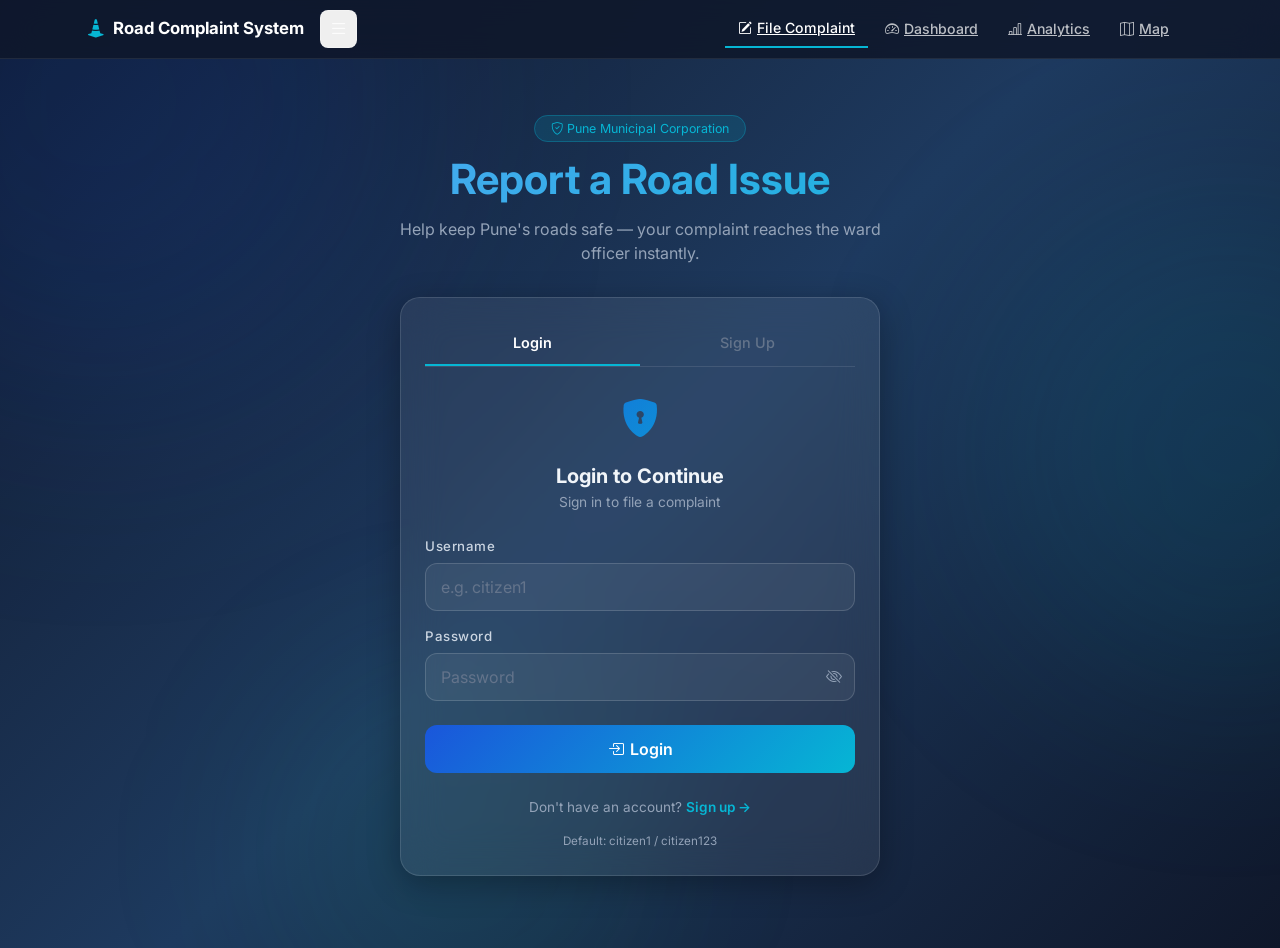
==== templates/index.html @ 8f4d7bde "fix: wire Sign Up button to doSignup handler" ====
<!DOCTYPE html>
<html lang="en">
<head>
  <meta charset="UTF-8" />
  <meta name="viewport" content="width=device-width, initial-scale=1.0" />
  <title>File a Complaint — Road Complaint System</title>
  <link href="https://cdn.jsdelivr.net/npm/bootstrap@5.3.3/dist/css/bootstrap.min.css" rel="stylesheet" />
  <link href="https://cdn.jsdelivr.net/npm/bootstrap-icons@1.11.3/font/bootstrap-icons.min.css" rel="stylesheet" />
  <link href="/static/css/design.css" rel="stylesheet" />
  <style>
    .hero { text-align:center; padding:3.5rem 1rem 2rem; }
    .hero h1 { font-size:2.6rem; margin-bottom:.75rem; }
    .hero p  { font-size:1rem; max-width:500px; margin:0 auto; }

    .upload-zone {
      background: rgba(255,255,255,0.04);
      border: 2px dashed rgba(255,255,255,0.2);
      border-radius: 16px;
      padding: 2rem 1rem;
      text-align: center;
      cursor: pointer;
      transition: border-color .2s, background .2s;
    }
    .upload-zone:hover, .upload-zone.drag-over {
      border-color: rgba(6,182,212,0.6);
      background: rgba(6,182,212,0.05);
    }
    #imgPreview  { display:none; max-height:200px; width:100%; object-fit:cover; border-radius:12px; margin-top:12px; }
    #fileSizeWarn{ display:none; }

    /* Override Bootstrap form controls */
    .form-control, .form-select { all:unset; display:block; }
    .glass-input, .glass-select { width:100% !important; }

    /* Response banners */
    .msg-success { background:rgba(16,185,129,.12); border:1px solid rgba(16,185,129,.3); color:#10b981; border-radius:14px; padding:14px 18px; }
    .msg-danger  { background:rgba(239,68,68,.12);  border:1px solid rgba(239,68,68,.3);  color:#ef4444; border-radius:14px; padding:14px 18px; }
    .msg-warning { background:rgba(245,158,11,.12); border:1px solid rgba(245,158,11,.3); color:#f59e0b; border-radius:14px; padding:14px 18px; }

    #loginSection      { display:none; }
    #complaintFormCard { display:none; }
    #responseMsg       { display:none; }

    /* Auth Tabs */
    .auth-tabs { display:flex; border-bottom:1px solid rgba(255,255,255,0.1); margin-bottom:1.5rem; }
    .auth-tab {
      flex:1; text-align:center; padding:10px 0; cursor:pointer; font-size:.9rem;
      color:#64748b; font-weight:500; transition:all .2s;
    }
    .auth-tab.active {
      color:#fff; font-weight:600; border-bottom:2px solid #06b6d4;
    }
    .tab-content { display:none; opacity:0; transform:translateY(8px); transition:opacity .25s ease, transform .25s ease; }
    .tab-content.active { display:block; opacity:1; transform:translateY(0); }
  </style>
</head>
<body>
<!-- Blobs -->
<div class="blob blob-1"></div>
<div class="blob blob-2"></div>
<div class="blob blob-3"></div>

<!-- Navbar -->
<nav class="navbar navbar-expand-lg navbar-glass">
  <div class="container px-3">
    <a class="navbar-brand navbar-brand-custom" href="/index">
      <i class="bi bi-cone-striped brand-icon"></i>Road Complaint System
    </a>
    <button class="navbar-toggler-custom" type="button" data-bs-toggle="collapse" data-bs-target="#navMenu">
      <i class="bi bi-list"></i>
    </button>
    <div class="collapse navbar-collapse" id="navMenu">
      <ul class="navbar-nav ms-auto align-items-center gap-1">
        <li class="nav-item"><a class="nav-link-custom active" href="/index"><i class="bi bi-pencil-square"></i>File Complaint</a></li>
        <li class="nav-item"><a class="nav-link-custom" href="/dashboard"><i class="bi bi-speedometer2"></i>Dashboard</a></li>
        <li class="nav-item"><a class="nav-link-custom" href="/analytics"><i class="bi bi-bar-chart-line"></i>Analytics</a></li>
        <li class="nav-item"><a class="nav-link-custom" href="/map"><i class="bi bi-map"></i>Map</a></li>
        <li class="nav-item ms-2" id="navUser"></li>
      </ul>
    </div>
  </div>
</nav>

<div class="page-content">
  <!-- Hero -->
  <div class="hero fade-up">
    <div class="mb-3">
      <span style="background:rgba(6,182,212,.15);border:1px solid rgba(6,182,212,.3);border-radius:999px;padding:5px 16px;font-size:.78rem;color:var(--accent);">
        <i class="bi bi-shield-check me-1"></i>Pune Municipal Corporation
      </span>
    </div>
    <h1 class="gradient-text">Report a Road Issue</h1>
    <p style="color:var(--text-muted);">Help keep Pune's roads safe — your complaint reaches the ward officer instantly.</p>
  </div>

  <div class="container pb-5" style="max-width:680px;">

    <!-- Response message -->
    <div id="responseMsg" class="mb-4 fade-up"></div>

    <!-- Login/Signup card -->
    <div id="loginSection" class="glass-card p-4 mb-4 mx-auto fade-up" style="max-width:480px;">
      <div class="auth-tabs">
        <div class="auth-tab active" onclick="switchTab('login', this)">Login</div>
        <div class="auth-tab" onclick="switchTab('signup', this)">Sign Up</div>
      </div>

      <!-- Login Tab -->
      <div id="tab-login" class="tab-content active text-center">
        <i class="bi bi-shield-lock-fill mb-3" style="font-size:2.4rem;background:linear-gradient(135deg,var(--primary),var(--accent));-webkit-background-clip:text;-webkit-text-fill-color:transparent;background-clip:text;display:block;"></i>
        <h5 style="color:var(--text-primary);font-weight:700;" class="mb-1">Login to Continue</h5>
        <p style="color:var(--text-muted);font-size:.86rem;" class="mb-4">Sign in to file a complaint</p>
        <div class="row g-3 text-start">
          <div class="col-12">
            <label class="form-label-custom">Username</label>
            <input type="text" id="loginUser" class="glass-input" placeholder="e.g. citizen1" />
          </div>
          <div class="col-12">
            <label class="form-label-custom">Password</label>
            <div class="position-relative">
              <input type="password" id="loginPass" class="glass-input pe-5" placeholder="Password" onkeydown="if(event.key==='Enter')doLogin()" />
              <button class="btn btn-link position-absolute end-0 top-50 translate-middle-y text-decoration-none" style="color:var(--text-muted);" onclick="togglePassword('loginPass', this)" type="button">
                <i class="bi bi-eye-slash"></i>
              </button>
            </div>
          </div>
          <div class="col-12">
            <div id="loginErr" class="msg-danger d-none mb-2" style="font-size:.83rem;text-align:left;"></div>
            <button class="btn-grad w-100" style="padding:12px;margin-top:8px;justify-content:center;" onclick="doLogin()">
              <i class="bi bi-box-arrow-in-right"></i>Login
            </button>
          </div>
        </div>
        <div class="mt-4" style="font-size:.85rem;">
          <span style="color:var(--text-muted);">Don't have an account?</span> 
          <a href="javascript:void(0)" onclick="switchTab('signup', null)" style="color:var(--accent);text-decoration:none;font-weight:600;">Sign up &rarr;</a>
        </div>
        <p style="color:var(--text-muted);font-size:.73rem;" class="mt-3 mb-0">Default: citizen1 / citizen123</p>
      </div>

      <!-- Sign Up Tab -->
      <div id="tab-signup" class="tab-content text-center">
        <i class="bi bi-person-plus-fill mb-3" style="font-size:2.4rem;background:linear-gradient(135deg,var(--primary),var(--accent));-webkit-background-clip:text;-webkit-text-fill-color:transparent;background-clip:text;display:block;"></i>
        <h5 style="color:var(--text-primary);font-weight:700;" class="mb-1">Create Citizen Account</h5>
        <p style="color:var(--text-muted);font-size:.86rem;" class="mb-4">Register as a citizen</p>
        <div class="row g-3 text-start">
          <div class="col-12">
            <label class="form-label-custom">Full Name</label>
            <input type="text" id="signupName" class="glass-input" placeholder="e.g. Jane Doe" />
          </div>
          <div class="col-12">
            <label class="form-label-custom">Username</label>
            <input type="text" id="signupUser" class="glass-input" placeholder="e.g. citizen_new" />
          </div>
          <div class="col-sm-6">
            <label class="form-label-custom">Password</label>
            <div class="position-relative">
              <input type="password" id="signupPass" class="glass-input pe-5" placeholder="Password" />
              <button class="btn btn-link position-absolute end-0 top-50 translate-middle-y text-decoration-none" style="color:var(--text-muted);" onclick="togglePassword('signupPass', this)" type="button">
                <i class="bi bi-eye-slash"></i>
              </button>
            </div>
          </div>
          <div class="col-sm-6">
            <label class="form-label-custom">Confirm Password</label>
            <div class="position-relative">
              <input type="password" id="signupPassConfirm" class="glass-input pe-5" placeholder="Confirm" />
              <button class="btn btn-link position-absolute end-0 top-50 translate-middle-y text-decoration-none" style="color:var(--text-muted);" onclick="togglePassword('signupPassConfirm', this)" type="button">
                <i class="bi bi-eye-slash"></i>
              </button>
            </div>
          </div>
          <div class="col-12 mt-4">
            <div id="signupErr" class="msg-danger d-none mb-2" style="font-size:.83rem;text-align:left;"></div>
            <button class="btn-grad w-100" style="padding:12px;justify-content:center;" onclick="doSignup('citizen')">
              <i class="bi bi-person-plus"></i>Sign Up
            </button>
          </div>
        </div>
        <div class="mt-4" style="font-size:.85rem;">
          <span style="color:var(--text-muted);">Already have an account?</span> 
          <a href="javascript:void(0)" onclick="switchTab('login', null)" style="color:var(--accent);text-decoration:none;font-weight:600;">Log in &rarr;</a>
        </div>
      </div>
    </div>

    <!-- Complaint form card -->
    <div id="complaintFormCard" class="glass-card p-4 fade-up delay-1">

      <!-- Section 1 — Citizen Details -->
      <div class="section-head"><i class="bi bi-person-fill me-2"></i>Citizen Details</div>
      <div class="row g-3">
        <div class="col-sm-6">
          <label class="form-label-custom">Citizen ID (if known)</label>
          <input type="number" id="citizenId" class="glass-input" placeholder="Leave blank if new" min="1" />
        </div>
        <div class="col-sm-6">
          <label class="form-label-custom">Full Name</label>
          <input type="text" id="cName" class="glass-input" placeholder="e.g. Aarav Mehta" />
        </div>
        <div class="col-sm-6">
          <label class="form-label-custom">Phone</label>
          <input type="tel" id="cPhone" class="glass-input" placeholder="10-digit mobile" maxlength="15" />
        </div>
        <div class="col-sm-6">
          <label class="form-label-custom">Email</label>
          <input type="email" id="cEmail" class="glass-input" placeholder="Optional" />
        </div>
        <div class="col-12">
          <label class="form-label-custom">Residential Address</label>
          <input type="text" id="cAddress" class="glass-input" placeholder="Your home address" />
        </div>
      </div>

      <hr class="glass-divider" />

      <!-- Section 2 — Complaint Details -->
      <div class="section-head"><i class="bi bi-cone-striped me-2"></i>Complaint Details</div>
      <div class="row g-3">
        <div class="col-sm-6">
          <label class="form-label-custom">Ward <span style="color:var(--danger)">*</span></label>
          <select id="wardId" class="glass-select">
            <option value="">-- Select Ward --</option>
            <option value="1">1 – Shivajinagar</option>
            <option value="2">2 – Kothrud</option>
            <option value="3">3 – Hadapsar</option>
            <option value="4">4 – Warje</option>
            <option value="5">5 – Aundh</option>
          </select>
        </div>
        <div class="col-sm-6">
          <label class="form-label-custom">Damage Type <span style="color:var(--danger)">*</span></label>
          <select id="damageType" class="glass-select">
            <option value="">-- Select Type --</option>
            <option value="pothole">🕳️ Pothole</option>
            <option value="crack">🧱 Crack</option>
            <option value="waterlogging">💧 Waterlogging</option>
            <option value="subsidence">⬇️ Subsidence</option>
          </select>
        </div>
        <div class="col-sm-6">
          <label class="form-label-custom">Severity <span style="color:var(--danger)">*</span></label>
          <select id="severity" class="glass-select">
            <option value="">-- Select --</option>
            <option value="low">🔵 Low</option>
            <option value="medium">🟡 Medium</option>
            <option value="critical">🔴 Critical</option>
          </select>
        </div>
        <div class="col-sm-6">
          <label class="form-label-custom">Location of Damage <span style="color:var(--danger)">*</span></label>
          <input type="text" id="complaintAddress" class="glass-input" placeholder="Near Bus Stop, MG Road…" />
        </div>
        <div class="col-sm-6">
          <label class="form-label-custom">Latitude <span style="color:var(--text-muted);font-weight:400;">(optional)</span></label>
          <input type="number" id="lat" class="glass-input" placeholder="e.g. 18.5308" step="any" />
        </div>
        <div class="col-sm-6">
          <label class="form-label-custom">Longitude <span style="color:var(--text-muted);font-weight:400;">(optional)</span></label>
          <input type="number" id="lng" class="glass-input" placeholder="e.g. 73.8474" step="any" />
        </div>
        <div class="col-12">
          <label class="form-label-custom">Description <span style="color:var(--danger)">*</span></label>
          <textarea id="description" class="glass-input" rows="4" placeholder="Describe road damage in detail (min 20 chars)…" style="resize:vertical;height:auto;"></textarea>
        </div>
      </div>

      <hr class="glass-divider" />

      <!-- Section 3 — Photo Upload -->
      <div class="section-head"><i class="bi bi-camera-fill me-2"></i>Photo <span style="color:var(--text-muted);font-weight:400;text-transform:none;letter-spacing:0;font-size:.8rem;">(optional)</span></div>
      <div class="upload-zone" id="uploadZone" onclick="document.getElementById('photoInput').click()">
        <i class="bi bi-cloud-upload-fill" style="font-size:2rem;color:var(--accent);display:block;margin-bottom:8px;"></i>
        <p style="color:var(--text-primary);font-weight:500;margin:0 0 4px;">Click or drag photo here</p>
        <p style="font-size:.78rem;color:var(--text-muted);margin:0;">JPG, PNG · max 5 MB</p>
        <input type="file" id="photoInput" accept=".jpg,.jpeg,.png" onchange="previewPhoto(this)" style="display:none;" />
      </div>
      <img id="imgPreview" src="" alt="Preview" />
      <div id="fileSizeWarn" class="msg-warning mt-2" style="font-size:.83rem;">
        <i class="bi bi-exclamation-triangle me-1"></i>File exceeds 5 MB — choose a smaller image.
      </div>
      <div id="fileInfo" style="display:none;color:var(--text-muted);font-size:.78rem;margin-top:6px;"></div>

      <hr class="glass-divider" />

      <!-- Submit -->
      <button id="submitBtn" class="btn-grad w-100" style="padding:14px;font-size:1rem;justify-content:center;" onclick="submitComplaint()">
        <i class="bi bi-send-fill"></i>Submit Complaint
      </button>

    </div><!-- /form card -->
  </div>
</div><!-- /page-content -->

<script src="https://cdn.jsdelivr.net/npm/bootstrap@5.3.3/dist/js/bootstrap.bundle.min.js"></script>
<script>
const API = 'http://localhost:8000';
let token = localStorage.getItem('rcms_token');

function authHeaders() { return { 'Authorization': `Bearer ${token}` }; }

/* ── Ripple on all .btn-grad ─────────────────────────────── */
document.querySelectorAll('.btn-grad').forEach(btn => {
  btn.addEventListener('click', function(e) {
    const s = document.createElement('span');
    const r = this.getBoundingClientRect();
    const z = Math.max(r.width, r.height);
    s.className = 'ripple-span';
    s.style.cssText = `width:${z}px;height:${z}px;left:${e.clientX-r.left-z/2}px;top:${e.clientY-r.top-z/2}px`;
    this.appendChild(s);
    setTimeout(() => s.remove(), 700);
  });
});

/* ── Auth ────────────────────────────────────────────────── */
function checkAuth() {
  const user = JSON.parse(localStorage.getItem('rcms_user') || '{}');
  if (token && user.username) {
    document.getElementById('loginSection').style.display = 'none';
    document.getElementById('complaintFormCard').style.display = 'block';
    document.getElementById('navUser').innerHTML =
      `<span style="background:rgba(255,255,255,.09);border:1px solid rgba(255,255,255,.15);border-radius:999px;padding:4px 14px;color:var(--text-primary);font-size:.8rem;">${user.username}</span>
       <button class="btn-glass ms-2" style="padding:5px 12px;font-size:.8rem;" onclick="logout()"><i class="bi bi-box-arrow-right me-1"></i>Logout</button>`;
  } else {
    document.getElementById('loginSection').style.display = 'block';
    document.getElementById('complaintFormCard').style.display = 'none';
  }
}

function logout() {
  localStorage.removeItem('rcms_token'); localStorage.removeItem('rcms_user');
  token = null; checkAuth();
}

async function doLogin() {
  const usernameEl = document.getElementById('loginUser');
  const passwordEl = document.getElementById('loginPass');
  const errEl = document.getElementById('loginErr');
  const btn = event.currentTarget.tagName === 'BUTTON' ? event.currentTarget : document.querySelector('#tab-login .btn-grad');
  
  const username = usernameEl.value.trim();
  const password = passwordEl.value;
  
  errEl.classList.add('d-none');
  errEl.classList.remove('fade-up');
  [usernameEl, passwordEl].forEach(el => { el.style.borderColor = ''; el.style.boxShadow = ''; });

  if (!username || !password) {
    errEl.innerHTML = '<i class="bi bi-exclamation-triangle-fill me-1"></i>Enter username and password.';
    errEl.classList.remove('d-none');
    errEl.classList.add('fade-up');
    if (!username) { usernameEl.style.borderColor = 'rgba(239,68,68,0.8)'; usernameEl.style.boxShadow = '0 0 10px rgba(239,68,68,0.2)'; }
    if (!password) { passwordEl.style.borderColor = 'rgba(239,68,68,0.8)'; passwordEl.style.boxShadow = '0 0 10px rgba(239,68,68,0.2)'; }
    return;
  }
  
  const oldHtml = btn.innerHTML;
  btn.disabled = true;
  btn.innerHTML = '<span class="spinner-border spinner-border-sm me-2" style="width:1rem;height:1rem;border-width:2px"></span>Logging in...';

  try {
    const res  = await fetch(`${API}/login`, { method:'POST', body: new URLSearchParams({ username, password }) });
    const data = await res.json();
    btn.disabled = false;
    btn.innerHTML = oldHtml;

    if (!res.ok) throw new Error(data.detail || 'Login failed');
    localStorage.setItem('rcms_token', data.access_token);
    localStorage.setItem('rcms_user', JSON.stringify({ username: data.username, role: data.role }));
    token = data.access_token;
    checkAuth();
  } catch(e) {
    btn.disabled = false;
    btn.innerHTML = oldHtml;
    errEl.innerHTML = `<i class="bi bi-exclamation-triangle-fill me-1"></i>${e.message}`;
    errEl.classList.remove('d-none');
    errEl.classList.add('fade-up');
    ['loginUser','loginPass'].forEach(id => {
      const el = document.getElementById(id);
      if (el) {
        el.style.borderColor = 'rgba(239,68,68,0.8)';
        el.style.boxShadow = '0 0 10px rgba(239,68,68,0.2)';
        if (window.shakeEl) window.shakeEl(el);
      }
    });
  }
}

/* ── Clear errors on focus ────────────────────────────── */
document.querySelectorAll('input').forEach(input => {
  input.addEventListener('focus', function() {
    this.style.borderColor = '';
    this.style.boxShadow = '';
    const err = this.closest('.tab-content').querySelector('[id$="Err"]');
    if (err) { err.classList.add('d-none'); err.classList.remove('fade-up'); }
  });
});

/* ── Tabs & Sign Up ───────────────────────────────────── */
function togglePassword(inputId, btn) {
  const inp = document.getElementById(inputId);
  const icon = btn.querySelector('i');
  if (inp.type === 'password') {
    inp.type = 'text'; icon.className = 'bi bi-eye text-light';
  } else {
    inp.type = 'password'; icon.className = 'bi bi-eye-slash color-muted';
  }
}

function switchTab(tabId, el) {
  if (el) {
    document.querySelectorAll('#loginSection .auth-tab').forEach(t => t.classList.remove('active'));
    el.classList.add('active');
  } else {
    document.querySelectorAll('#loginSection .auth-tab').forEach(t => t.classList.remove('active'));
    const targetTab = document.querySelector(`#loginSection .auth-tab[onclick*="${tabId}"]`);
    if (targetTab) targetTab.classList.add('active');
  }
  document.querySelectorAll('#loginSection .tab-content').forEach(c => {
    c.classList.remove('active');
    setTimeout(() => { if (!c.classList.contains('active')) c.style.display = 'none'; }, 250);
  });
  const activeContent = document.getElementById(`tab-${tabId}`);
  activeContent.style.display = 'block';
  // Small offset for transition
  setTimeout(() => activeContent.classList.add('active'), 20);
}

async function doSignup(role) {
  const nameEl = document.getElementById('signupName');
  const userEl = document.getElementById('signupUser');
  const passEl = document.getElementById('signupPass');
  const confEl = document.getElementById('signupPassConfirm');
  const errEl  = document.getElementById('signupErr');
  
  const name = nameEl.value.trim();
  const user = userEl.value.trim();
  const pass = passEl.value;
  const conf = confEl.value;
  
  errEl.classList.add('d-none');
  errEl.classList.remove('fade-up');
  errEl.className = 'msg-danger d-none mb-2 text-start';
  [nameEl, userEl, passEl, confEl].forEach(el => { el.style.borderColor = ''; el.style.boxShadow = ''; });

  const showError = (msg, elements) => {
    errEl.innerHTML = `<i class="bi bi-exclamation-triangle-fill me-1"></i>${msg}`;
    errEl.className = 'msg-danger mb-2 text-start fade-up';
    errEl.classList.remove('d-none');
    elements.forEach(el => {
      el.style.borderColor = 'rgba(239,68,68,0.8)';
      el.style.boxShadow = '0 0 10px rgba(239,68,68,0.2)';
      if (window.shakeEl) window.shakeEl(el);
    });
  };

  if (!name || !user || !pass || !conf) {
    let empty = [];
    if (!name) empty.push(nameEl);
    if (!user) empty.push(userEl);
    if (!pass) empty.push(passEl);
    if (!conf) empty.push(confEl);
    return showError('All fields are required.', empty);
  }
  if (user.length < 3) return showError('Username must be at least 3 characters.', [userEl]);
  if (pass.length < 6) return showError('Password must be at least 6 characters.', [passEl]);
  if (pass !== conf) return showError('Passwords do not match.', [passEl, confEl]);

  const btn = event.currentTarget.tagName === 'BUTTON' ? event.currentTarget : document.querySelector('#tab-signup .btn-grad');
  const oldHtml = btn.innerHTML;
  btn.disabled = true;
  btn.innerHTML = '<span class="spinner-border spinner-border-sm me-2" style="width:1rem;height:1rem;border-width:2px"></span>Creating account...';

  try {
    const res = await fetch(`${API}/register`, { 
      method:'POST', 
      headers:{'Content-Type':'application/json'}, 
      body: JSON.stringify({ username: user, password: pass, role }) 
    });
    const data = await res.json();
    
    btn.disabled = false;
    btn.innerHTML = oldHtml;

    if (!res.ok) {
      if (data.detail && data.detail.toLowerCase().includes('already')) throw new Error('Username already taken');
      throw new Error(data.detail || 'Registration failed');
    }
    
    
    errEl.innerHTML = `<i class="bi bi-check-circle-fill me-1"></i>Account created! You can now log in.`;
    errEl.className = 'msg-success mb-2 text-start fade-up';
    errEl.classList.remove('d-none');
    
    document.getElementById('loginUser').value = user;
    nameEl.value = ''; userEl.value = ''; passEl.value = ''; confEl.value = '';

    setTimeout(() => {
      switchTab('login', null);
      errEl.classList.add('d-none');
    }, 1500);

  } catch(e) {
    btn.disabled = false;
    btn.innerHTML = oldHtml;
    showError(e.message, [userEl]);
  }
}

document.addEventListener('DOMContentLoaded', () => {
  const urlParams = new URLSearchParams(window.location.search);
  if (urlParams.get('tab') === 'signup') {
    // switchTab expects an element unless provided null
    switchTab('signup', null);
  }
});

/* ── Drag & Drop Photo ───────────────────────────────────── */
const zone = document.getElementById('uploadZone');
if (zone) {
  zone.addEventListener('dragover',  e => { e.preventDefault(); zone.classList.add('drag-over'); });
  zone.addEventListener('dragleave', () => zone.classList.remove('drag-over'));
  zone.addEventListener('drop', e => {
    e.preventDefault(); zone.classList.remove('drag-over');
    const files = e.dataTransfer.files;
    if (files[0]) { document.getElementById('photoInput').files = files; previewPhoto(document.getElementById('photoInput')); }
  });
}

function previewPhoto(input) {
  const warn    = document.getElementById('fileSizeWarn');
  const preview = document.getElementById('imgPreview');
  const info    = document.getElementById('fileInfo');
  const file    = input.files[0];
  if (!file) { preview.style.display='none'; warn.style.display='none'; info.style.display='none'; return; }
  if (file.size > 5 * 1024 * 1024) {
    warn.style.display='block'; preview.style.display='none'; info.style.display='none'; return;
  }
  warn.style.display='none';
  info.textContent = `${file.name} · ${(file.size/1024).toFixed(0)} KB`;
  info.style.display = 'block';
  const reader = new FileReader();
  reader.onload = e => { preview.src = e.target.result; preview.style.display='block'; preview.style.animation='fadeUp .4s ease'; };
  reader.readAsDataURL(file);
}

/* ── Submit Complaint ────────────────────────────────────── */
async function submitComplaint() {
  if (!token) { showMsg('<i class="bi bi-lock-fill me-2"></i>Please log in first.', 'warning'); return; }
  const btn = document.getElementById('submitBtn');
  btn.disabled = true;
  btn.innerHTML = '<span class="spinner-border spinner-border-sm me-2" style="width:1rem;height:1rem;border-width:2px;"></span>Submitting…';

  const citizenIdRaw = document.getElementById('citizenId').value.trim();
  const name         = document.getElementById('cName').value.trim();
  const phone        = document.getElementById('cPhone').value.trim();
  const email        = document.getElementById('cEmail').value.trim();
  const cAddr        = document.getElementById('cAddress').value.trim();
  const wardId       = document.getElementById('wardId').value;
  const damageType   = document.getElementById('damageType').value;
  const severity     = document.getElementById('severity').value;
  const cmpAddr      = document.getElementById('complaintAddress').value.trim();
  const lat          = document.getElementById('lat').value.trim();
  const lng          = document.getElementById('lng').value.trim();
  const description  = document.getElementById('description').value.trim();
  const photoFile    = document.getElementById('photoInput').files[0];

  if (!wardId || !damageType || !severity || !cmpAddr || description.length < 20) {
    showMsg('<i class="bi bi-exclamation-circle me-2"></i>Fill all required fields. Description must be at least 20 chars.', 'danger');
    reset(); return;
  }
  if (photoFile && photoFile.size > 5*1024*1024) { showMsg('Photo exceeds 5 MB.', 'danger'); reset(); return; }

  try {
    let citizen_id = parseInt(citizenIdRaw) || null;
    if (!citizen_id) {
      if (!name || !phone) { showMsg('Enter your Name and Phone, or existing Citizen ID.', 'danger'); reset(); return; }
      const regRes  = await fetch(`${API}/citizens`, { method:'POST', headers:{'Content-Type':'application/json'}, body: JSON.stringify({ name, phone, email:email||null, address:cAddr||null }) });
      const regData = await regRes.json();
      if (!regRes.ok && regData.detail?.toLowerCase().includes('already')) { showMsg(`${regData.detail} Enter your Citizen ID directly.`, 'warning'); reset(); return; }
      if (!regRes.ok) throw new Error(regData.detail || 'Registration failed');
      citizen_id = regData.citizen_id;
    }

    const fd = new FormData();
    fd.append('citizen_id', citizen_id); fd.append('ward_id', wardId);
    fd.append('description', description); fd.append('damage_type', damageType);
    fd.append('severity', severity); fd.append('address', cmpAddr);
    if (lat) fd.append('latitude', lat);
    if (lng) fd.append('longitude', lng);
    if (photoFile) fd.append('photo', photoFile);

    const cmpRes  = await fetch(`${API}/complaints`, { method:'POST', headers: authHeaders(), body: fd });
    const cmpData = await cmpRes.json();
    if (!cmpRes.ok) throw new Error(cmpData.detail || 'Failed to file complaint');

    showMsg(`<i class="bi bi-check-circle-fill me-2"></i><strong>Complaint #${cmpData.complaint_id} filed!</strong> A ward officer will review it shortly.`, 'success');
    document.querySelectorAll('#complaintFormCard input, #complaintFormCard select, #complaintFormCard textarea').forEach(el => el.value = '');
    document.getElementById('imgPreview').style.display = 'none';
    document.getElementById('fileInfo').style.display   = 'none';
  } catch(e) {
    showMsg(`<i class="bi bi-x-circle me-2"></i>${e.message}`, 'danger');
  } finally { reset(); }
}

function showMsg(html, type) {
  const el = document.getElementById('responseMsg');
  el.className = `msg-${type} mb-4 fade-up`;
  el.innerHTML = html; el.style.display = 'block';
  el.scrollIntoView({ behavior:'smooth', block:'center' });
  if (type === 'success') setTimeout(() => { el.style.display='none'; }, 8000);
}
function reset() {
  const btn = document.getElementById('submitBtn');
  btn.disabled = false;
  btn.innerHTML = '<i class="bi bi-send-fill"></i>Submit Complaint';
}

document.addEventListener('DOMContentLoaded', checkAuth);
</script>
<script src="/static/js/micro.js"></script>
</body>
</html>
---- static/css/design.css ----
/* ============================================================
   Road Complaint System — Shared Design System
   Link this in ALL 4 templates before page-specific <style>
   ============================================================ */

/* ── Google Fonts ────────────────────────────────────────── */
@import url('https://fonts.googleapis.com/css2?family=Inter:wght@400;500;600;700&display=swap');

/* ── CSS Variables ───────────────────────────────────────── */
:root {
  --primary:      #1a56db;
  --primary-dark: #1e429f;
  --accent:       #06b6d4;
  --dark-bg:      #0f172a;
  --card-bg:      rgba(255,255,255,0.06);
  --glass-bg:     rgba(255,255,255,0.08);
  --glass-border: rgba(255,255,255,0.18);
  --glass-shadow: 0 8px 32px rgba(0,0,0,0.25);
  --text-primary: #f1f5f9;
  --text-muted:   #94a3b8;
  --success:      #10b981;
  --warning:      #f59e0b;
  --danger:       #ef4444;
}

/* ── Base ────────────────────────────────────────────────── */
*, *::before, *::after { box-sizing: border-box; }

html { scroll-behavior: smooth; }

body {
  font-family: 'Inter', sans-serif;
  background: linear-gradient(135deg, #0f172a 0%, #1e3a5f 50%, #0f172a 100%);
  min-height: 100vh;
  color: var(--text-muted);
  overflow-x: hidden;
}

h1, h2, h3, h4, h5, h6 { color: var(--text-primary); font-weight: 700; }

/* ── Background Blobs ────────────────────────────────────── */
.blob {
  position: fixed;
  z-index: 0;
  pointer-events: none;
  border-radius: 50%;
}
.blob-1 {
  top: -200px; left: -200px;
  width: 600px; height: 600px;
  background: rgba(26,86,219,.15);
  filter: blur(120px);
}
.blob-2 {
  top: 50%; right: -200px;
  width: 500px; height: 500px;
  background: rgba(6,182,212,.10);
  filter: blur(100px);
  transform: translateY(-50%);
}
.blob-3 {
  bottom: -150px; left: 20%;
  width: 400px; height: 400px;
  background: rgba(16,185,129,.08);
  filter: blur(80px);
}

/* ── Navbar ──────────────────────────────────────────────── */
.navbar-glass {
  background: rgba(15,23,42,0.85);
  backdrop-filter: blur(20px);
  -webkit-backdrop-filter: blur(20px);
  border-bottom: 1px solid rgba(255,255,255,0.08);
  position: sticky;
  top: 0;
  z-index: 1000;
  padding: 0.6rem 0;
}
.navbar-brand-custom {
  color: #fff !important;
  font-weight: 700;
  font-size: 1.05rem;
  display: flex;
  align-items: center;
  gap: 8px;
}
.navbar-brand-custom .brand-icon { color: var(--accent); font-size: 1.2rem; }

.nav-link-custom {
  color: rgba(255,255,255,0.72) !important;
  font-weight: 500;
  font-size: 0.88rem;
  padding: 7px 13px !important;
  border-radius: 8px;
  transition: color 0.2s, background 0.2s;
  display: flex;
  align-items: center;
  gap: 5px;
}
.nav-link-custom:hover  { color: var(--accent) !important; background: rgba(6,182,212,0.09); }
.nav-link-custom.active { color: #fff !important; border-bottom: 2px solid var(--accent); border-radius: 0; }

.navbar-toggler-custom {
  border: 1px solid rgba(255,255,255,0.25);
  border-radius: 8px;
  padding: 4px 8px;
}
.navbar-toggler-custom .bi { color: rgba(255,255,255,0.8); font-size: 1.2rem; }

/* ── Glass Card ──────────────────────────────────────────── */
.glass-card {
  background: rgba(255,255,255,0.07);
  backdrop-filter: blur(20px);
  -webkit-backdrop-filter: blur(20px);
  border: 1px solid rgba(255,255,255,0.12);
  border-radius: 20px;
  box-shadow: 0 8px 32px rgba(0,0,0,0.3);
}
.glass-card-sm {
  background: rgba(255,255,255,0.05);
  backdrop-filter: blur(16px);
  -webkit-backdrop-filter: blur(16px);
  border: 1px solid rgba(255,255,255,0.10);
  border-radius: 14px;
  box-shadow: 0 4px 16px rgba(0,0,0,0.2);
}

/* ── Glass Inputs ────────────────────────────────────────── */
.glass-input,
.glass-select {
  background: rgba(255,255,255,0.06) !important;
  border: 1px solid rgba(255,255,255,0.15) !important;
  border-radius: 12px !important;
  color: var(--text-primary) !important;
  padding: 11px 15px !important;
  transition: border-color 0.2s, box-shadow 0.2s, background 0.2s;
  width: 100%;
  font-family: 'Inter', sans-serif;
}
.glass-input:focus,
.glass-select:focus {
  outline: none !important;
  border-color: var(--primary) !important;
  box-shadow: 0 0 0 3px rgba(26,86,219,0.22) !important;
  background: rgba(255,255,255,0.09) !important;
}
.glass-input::placeholder { color: #64748b !important; }
.glass-select option       { background: #1e3a5f; color: var(--text-primary); }

.form-label-custom {
  color: #cbd5e1;
  font-weight: 500;
  font-size: 0.83rem;
  letter-spacing: 0.04em;
  margin-bottom: 6px;
  display: block;
}

/* ── Gradient Button ─────────────────────────────────────── */
.btn-grad {
  background: linear-gradient(135deg, var(--primary), var(--accent));
  border: none;
  border-radius: 12px;
  color: #fff !important;
  font-weight: 600;
  font-family: 'Inter', sans-serif;
  padding: 11px 26px;
  cursor: pointer;
  position: relative;
  overflow: hidden;
  transition: transform 0.15s, box-shadow 0.15s;
  display: inline-flex;
  align-items: center;
  gap: 6px;
}
.btn-grad:hover  { transform: translateY(-2px); box-shadow: 0 8px 25px rgba(26,86,219,0.38); color: #fff !important; }
.btn-grad:active { transform: translateY(0); }

/* Glass secondary button */
.btn-glass {
  background: rgba(255,255,255,0.08);
  border: 1px solid rgba(255,255,255,0.15);
  border-radius: 10px;
  color: var(--text-primary) !important;
  font-weight: 500;
  padding: 8px 16px;
  cursor: pointer;
  transition: background 0.2s, border-color 0.2s;
  display: inline-flex;
  align-items: center;
  gap: 5px;
  font-family: 'Inter', sans-serif;
}
.btn-glass:hover { background: rgba(255,255,255,0.14); border-color: rgba(255,255,255,0.25); }

/* Small action buttons for tables */
.btn-sm-success {
  background: rgba(16,185,129,0.15);
  border: 1px solid rgba(16,185,129,0.35);
  color: var(--success) !important;
  border-radius: 8px;
  padding: 5px 11px;
  font-size: 0.76rem;
  font-weight: 600;
  cursor: pointer;
  transition: background 0.2s;
  font-family: 'Inter', sans-serif;
}
.btn-sm-success:hover { background: rgba(16,185,129,0.28); }

.btn-sm-warning {
  background: rgba(245,158,11,0.15);
  border: 1px solid rgba(245,158,11,0.35);
  color: var(--warning) !important;
  border-radius: 8px;
  padding: 5px 11px;
  font-size: 0.76rem;
  font-weight: 600;
  cursor: pointer;
  transition: background 0.2s;
  font-family: 'Inter', sans-serif;
}
.btn-sm-warning:hover { background: rgba(245,158,11,0.28); }

.btn-sm-primary {
  background: rgba(26,86,219,0.15);
  border: 1px solid rgba(26,86,219,0.35);
  color: #60a5fa !important;
  border-radius: 8px;
  padding: 5px 11px;
  font-size: 0.76rem;
  font-weight: 600;
  cursor: pointer;
  transition: background 0.2s;
  font-family: 'Inter', sans-serif;
}
.btn-sm-primary:hover { background: rgba(26,86,219,0.28); }

/* ── Status Badges ───────────────────────────────────────── */
.st-badge {
  border-radius: 999px;
  padding: 3px 12px;
  font-size: 0.76rem;
  font-weight: 600;
  border: 1px solid;
  display: inline-block;
  white-space: nowrap;
}
.badge-open        { background: rgba(239,68,68,0.14);   border-color: rgba(239,68,68,0.4);   color: var(--danger);  }
.badge-in_progress { background: rgba(245,158,11,0.14);  border-color: rgba(245,158,11,0.4);  color: var(--warning); }
.badge-resolved    { background: rgba(16,185,129,0.14);  border-color: rgba(16,185,129,0.4);  color: var(--success); }

/* ── Severity Badges ─────────────────────────────────────── */
.badge-critical { background: rgba(239,68,68,0.14);  border-color: rgba(239,68,68,0.4);  color: var(--danger);  border-radius:999px; padding:3px 10px; font-size:.74rem; font-weight:600; border:1px solid; display:inline-block; }
.badge-medium   { background: rgba(245,158,11,0.14); border-color: rgba(245,158,11,0.4); color: var(--warning); border-radius:999px; padding:3px 10px; font-size:.74rem; font-weight:600; border:1px solid; display:inline-block; }
.badge-low      { background: rgba(6,182,212,0.14);  border-color: rgba(6,182,212,0.4);  color: var(--accent);  border-radius:999px; padding:3px 10px; font-size:.74rem; font-weight:600; border:1px solid; display:inline-block; }

/* ── Section Heading (left cyan accent) ─────────────────── */
.section-head {
  border-left: 3px solid var(--accent);
  padding-left: 12px;
  color: var(--accent) !important;
  font-size: 0.75rem;
  font-weight: 700;
  letter-spacing: 0.1em;
  text-transform: uppercase;
  margin-bottom: 1.2rem;
}

/* ── Divider ─────────────────────────────────────────────── */
.glass-divider {
  border: none;
  border-top: 1px solid rgba(255,255,255,0.07);
  margin: 1.5rem 0;
}

/* ── Table ───────────────────────────────────────────────── */
.glass-table { width: 100%; border-collapse: collapse; }
.glass-table thead th {
  background: rgba(255,255,255,0.05);
  color: var(--text-muted);
  font-size: 0.73rem;
  font-weight: 600;
  text-transform: uppercase;
  letter-spacing: 0.08em;
  padding: 12px 16px;
  border-bottom: 1px solid rgba(255,255,255,0.08);
  white-space: nowrap;
}
.glass-table tbody td {
  padding: 13px 16px;
  font-size: 0.86rem;
  color: var(--text-primary);
  border-bottom: 1px solid rgba(255,255,255,0.05);
  vertical-align: middle;
}
.glass-table tbody tr:hover { background: rgba(255,255,255,0.04); transition: background 0.15s; }
.glass-table tbody tr:last-child td { border-bottom: none; }

/* ── Gradient Text ───────────────────────────────────────── */
.gradient-text {
  background: linear-gradient(135deg, #60a5fa, var(--accent));
  -webkit-background-clip: text;
  -webkit-text-fill-color: transparent;
  background-clip: text;
}

/* ── Stat Card ───────────────────────────────────────────── */
.stat-card {
  padding: 22px;
  border-top: 3px solid;
  transition: transform 0.2s;
}
.stat-card:hover { transform: translateY(-3px); }
.stat-card .stat-num  { font-size: 2rem; font-weight: 800; color: var(--text-primary); line-height: 1; }
.stat-card .stat-lbl  { font-size: 0.74rem; text-transform: uppercase; letter-spacing: 0.08em; margin-top: 4px; }
.stat-card .stat-icon { width: 44px; height: 44px; border-radius: 12px; display: flex; align-items: center; justify-content: center; font-size: 1.3rem; }
.stat-card.blue   { border-color: var(--primary); }
.stat-card.red    { border-color: var(--danger); }
.stat-card.amber  { border-color: var(--warning); }
.stat-card.green  { border-color: var(--success); }

/* ── Toast ───────────────────────────────────────────────── */
.glass-toast {
  position: fixed;
  bottom: 24px; right: 24px;
  z-index: 9999;
  min-width: 280px; max-width: 340px;
  padding: 14px 18px;
  border-radius: 14px;
  font-size: 0.86rem;
  font-weight: 500;
  display: flex;
  align-items: center;
  gap: 10px;
  animation: fadeUp 0.35s ease both;
  backdrop-filter: blur(16px);
}
.toast-success { background: rgba(16,185,129,0.18); border: 1px solid rgba(16,185,129,0.35); color: var(--success); }
.toast-danger  { background: rgba(239,68,68,0.18);  border: 1px solid rgba(239,68,68,0.35);  color: var(--danger);  }

/* ── Ripple effect ───────────────────────────────────────── */
.ripple-span {
  position: absolute; border-radius: 50%;
  transform: scale(0); animation: rippleAnim 0.6s linear;
  background: rgba(255,255,255,0.25); pointer-events: none;
}
@keyframes rippleAnim { to { transform: scale(4); opacity: 0; } }

/* ── Page Animations ─────────────────────────────────────── */
@keyframes fadeUp {
  from { opacity: 0; transform: translateY(24px); }
  to   { opacity: 1; transform: translateY(0); }
}
@keyframes shake {
  0%,100% { transform: translateX(0); }
  20%,60% { transform: translateX(-7px); }
  40%,80% { transform: translateX(7px); }
}
@keyframes pulseDot {
  0%,100% { transform: scale(1); opacity: 1; }
  50%      { transform: scale(1.5); opacity: 0.5; }
}

.fade-up  { animation: fadeUp 0.45s cubic-bezier(0.16,1,0.3,1) both; }
.delay-1  { animation-delay: 0.08s; }
.delay-2  { animation-delay: 0.16s; }
.delay-3  { animation-delay: 0.24s; }
.delay-4  { animation-delay: 0.32s; }
.shake    { animation: shake 0.4s ease both; }

/* Main z-layer (above blobs) */
.page-content { position: relative; z-index: 1; }

/* ── Scrollbar ───────────────────────────────────────────── */
::-webkit-scrollbar       { width: 6px; }
::-webkit-scrollbar-track { background: transparent; }
::-webkit-scrollbar-thumb { background: rgba(255,255,255,0.14); border-radius: 3px; }

/* ── Responsive helpers ──────────────────────────────────── */
@media (max-width: 576px) {
  .gradient-text { font-size: 1.8rem !important; }
  .stat-card .stat-num { font-size: 1.6rem; }
}

/* ── Smooth transitions on interactive elements ──────── */
.glass-input,
.glass-select {
  transition: border-color .2s, box-shadow .2s, background .2s !important;
}

.glass-card  { transition: box-shadow .2s, transform .2s; }
.glass-card:hover { box-shadow: 0 12px 40px rgba(0,0,0,.38); }

/* Stat card lift already handled by .stat-card:hover — extra shadow */
.stat-card:hover { box-shadow: 0 16px 42px rgba(0,0,0,.4); }

/* Small action buttons — smooth scale on hover */
.btn-sm-success:hover,
.btn-sm-warning:hover,
.btn-sm-primary:hover { transform: translateY(-1px); }
.btn-sm-success, .btn-sm-warning, .btn-sm-primary {
  transition: background .18s, transform .15s;
}

/* Thumbnail hover scale */
.thumb { transition: transform .15s, box-shadow .15s; }
.thumb:hover { transform: scale(1.12); box-shadow: 0 4px 14px rgba(0,0,0,.4); }

/* Nav link underline slide */
.nav-link-custom {
  position: relative;
  transition: color .2s, background .2s;
}
.nav-link-custom::after {
  content: ''; position: absolute; bottom: -2px; left: 50%; right: 50%;
  height: 2px; background: var(--accent);
  transition: left .2s, right .2s;
  border-radius: 2px;
}
.nav-link-custom:hover::after,
.nav-link-custom.active::after { left: 8px; right: 8px; }

/* Upload zone transition */
.upload-zone {
  transition: border-color .2s, background .2s, transform .15s;
}
.upload-zone:hover { transform: translateY(-2px); }

/* Badge hover shimmer */
.st-badge, .badge-critical, .badge-medium, .badge-low {
  transition: filter .15s;
}
.st-badge:hover { filter: brightness(1.15); }

/* ── Mobile responsiveness ───────────────────────────── */
@media (max-width: 767px) {
  .glass-card { border-radius: 14px; }
  .stat-card  { padding: 16px; }
  .stat-card .stat-num  { font-size: 1.5rem; }
  .glass-table thead th { font-size: .68rem; padding: 10px 10px; }
  .glass-table tbody td { font-size: .8rem;  padding: 10px 10px; }
  .glass-toast { max-width: calc(100vw - 32px); right: 16px; bottom: 16px; }
}
@media (max-width: 480px) {
  .stat-card .stat-icon { display: none; }
  .btn-grad  { padding: 10px 18px; font-size: .9rem; }
  .section-head { font-size: .7rem; }
}
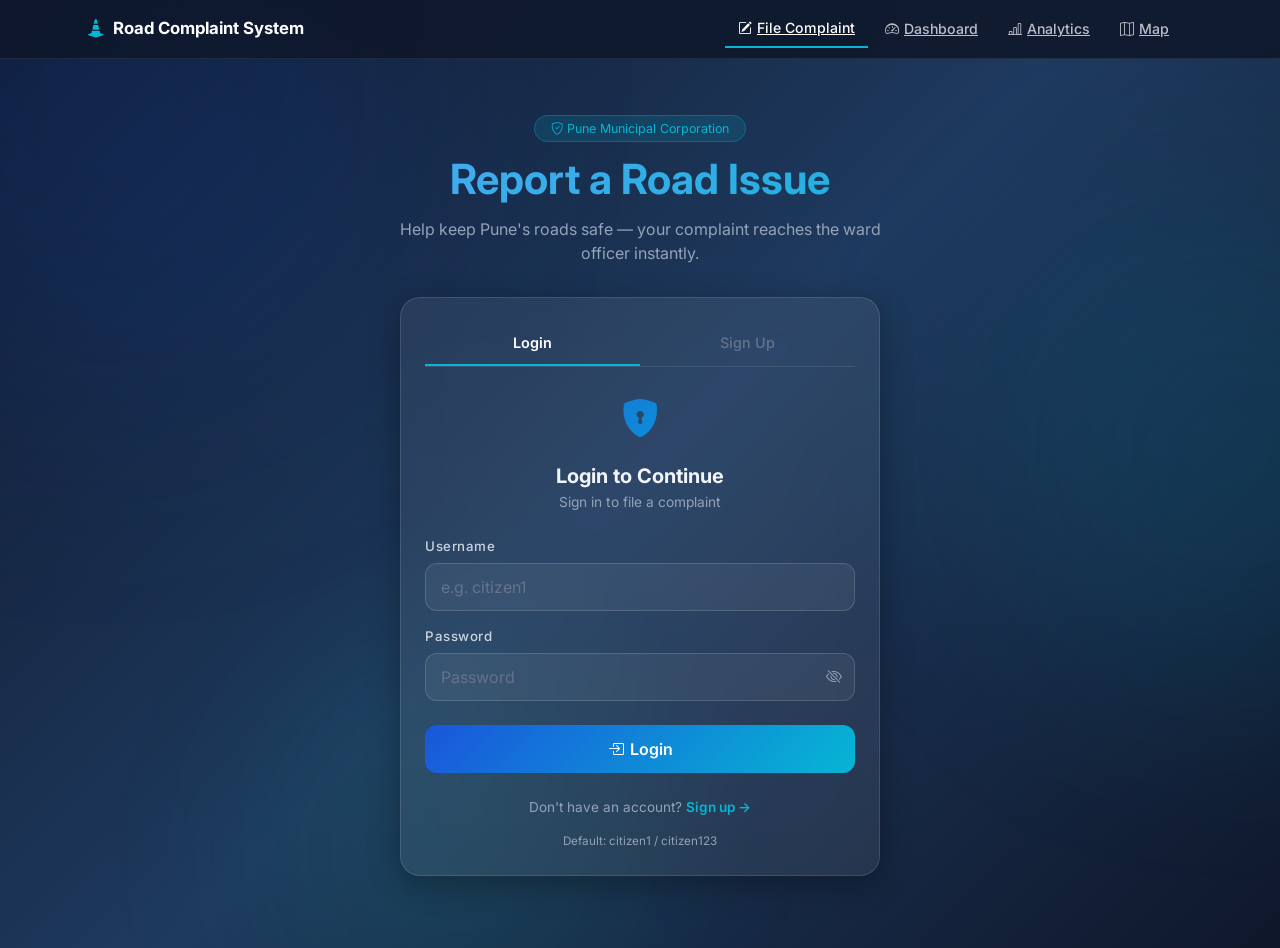
==== commit 90c23f73: "Fixed navbar structure: - Unified Layout across pages - Fixed alighnemt issue - Now the dropdown but" ====
--- a/templates/index.html
+++ b/templates/index.html
@@ -63,7 +63,7 @@
 <!-- Navbar -->
 <nav class="navbar navbar-expand-lg navbar-glass">
   <div class="container px-3">
-    <a class="navbar-brand navbar-brand-custom" href="/index">
+    <a class="navbar-brand navbar-brand-custom" href="index.html">
       <i class="bi bi-cone-striped brand-icon"></i>Road Complaint System
     </a>
     <button class="navbar-toggler-custom" type="button" data-bs-toggle="collapse" data-bs-target="#navMenu">
@@ -71,10 +71,10 @@
     </button>
     <div class="collapse navbar-collapse" id="navMenu">
       <ul class="navbar-nav ms-auto align-items-center gap-1">
-        <li class="nav-item"><a class="nav-link-custom active" href="/index"><i class="bi bi-pencil-square"></i>File Complaint</a></li>
-        <li class="nav-item"><a class="nav-link-custom" href="/dashboard"><i class="bi bi-speedometer2"></i>Dashboard</a></li>
-        <li class="nav-item"><a class="nav-link-custom" href="/analytics"><i class="bi bi-bar-chart-line"></i>Analytics</a></li>
-        <li class="nav-item"><a class="nav-link-custom" href="/map"><i class="bi bi-map"></i>Map</a></li>
+        <li class="nav-item"><a class="nav-link-custom active" href="index.html"><i class="bi bi-pencil-square"></i>File Complaint</a></li>
+        <li class="nav-item"><a class="nav-link-custom" href="dashboard.html"><i class="bi bi-speedometer2"></i>Dashboard</a></li>
+        <li class="nav-item"><a class="nav-link-custom" href="analytics.html"><i class="bi bi-bar-chart-line"></i>Analytics</a></li>
+        <li class="nav-item"><a class="nav-link-custom" href="map.html"><i class="bi bi-map"></i>Map</a></li>
         <li class="nav-item ms-2" id="navUser"></li>
       </ul>
     </div>
--- a/static/css/design.css
+++ b/static/css/design.css
@@ -378,6 +378,13 @@
 ::-webkit-scrollbar-thumb { background: rgba(255,255,255,0.14); border-radius: 3px; }
 
 /* ── Responsive helpers ──────────────────────────────────── */
+
+@media (min-width: 991.5px) {
+  .navbar-toggler-custom {
+    display: none;
+  }
+}
+
 @media (max-width: 576px) {
   .gradient-text { font-size: 1.8rem !important; }
   .stat-card .stat-num { font-size: 1.6rem; }
